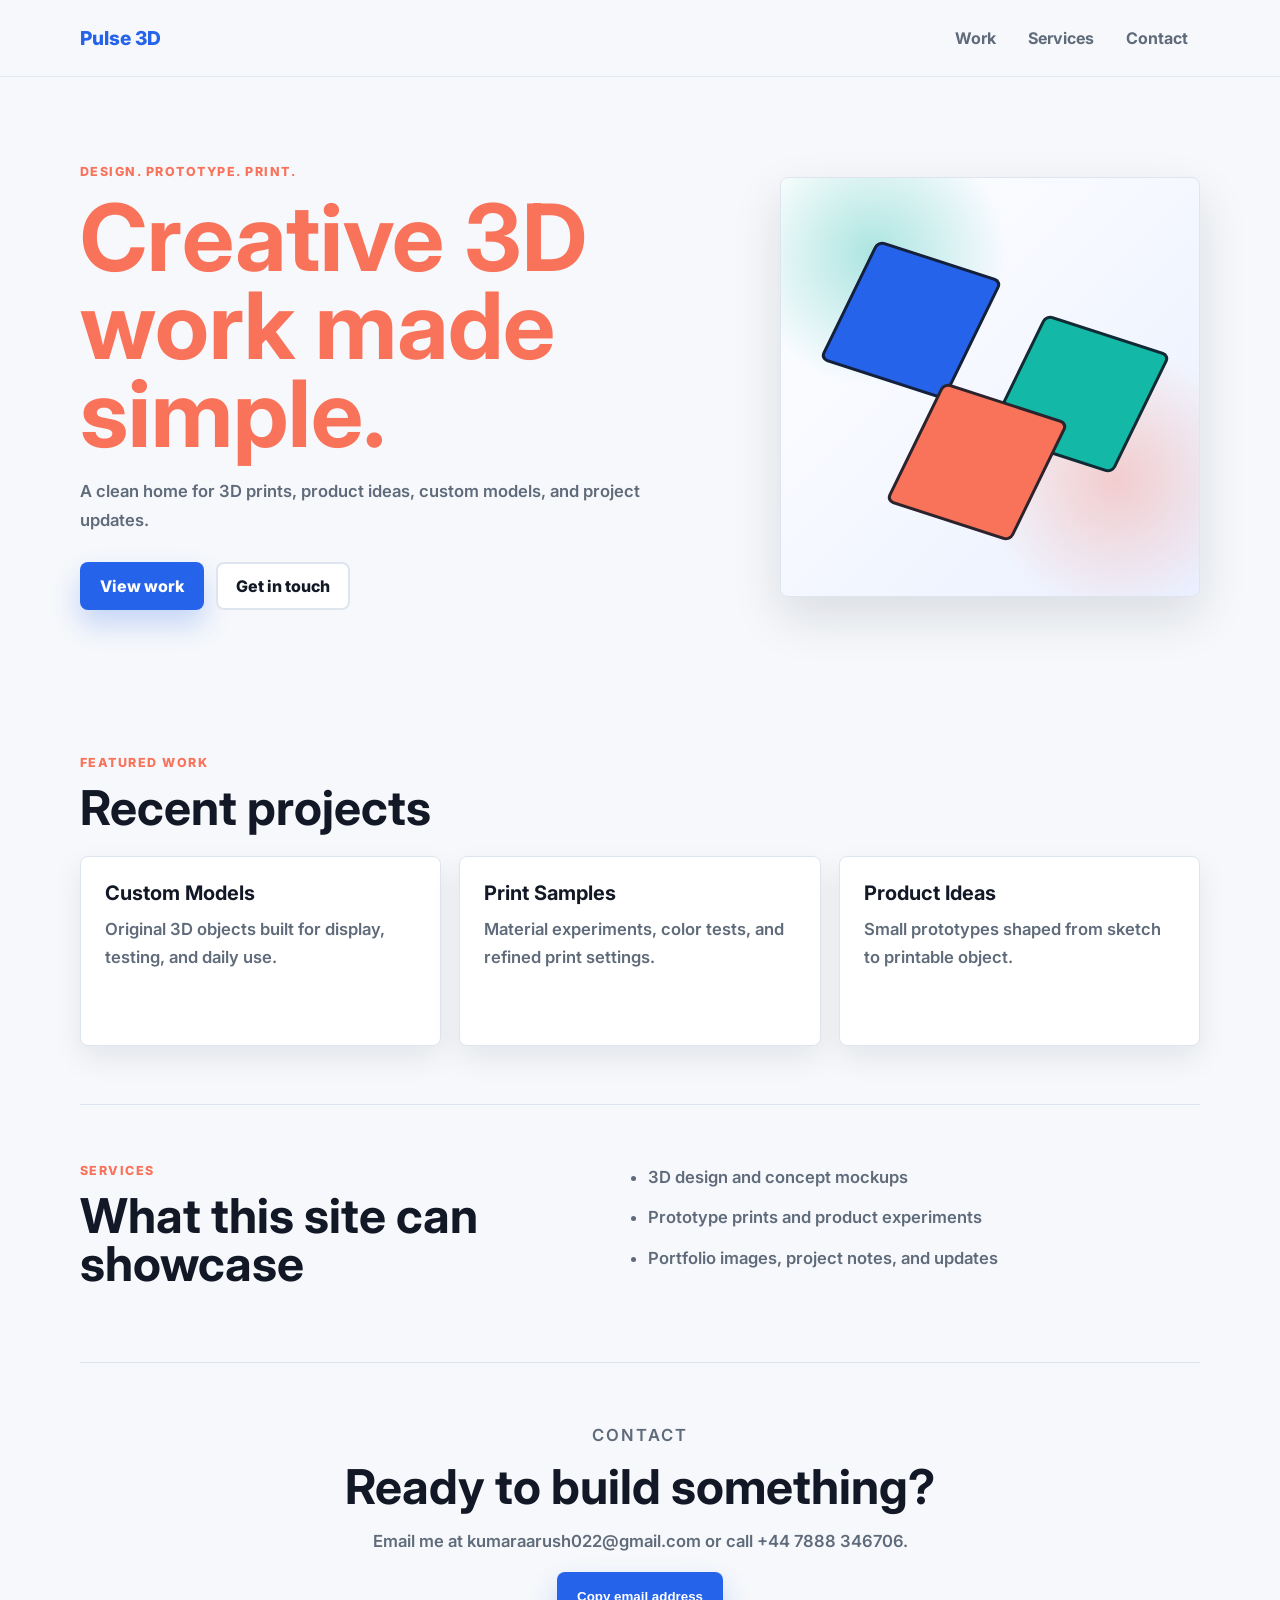
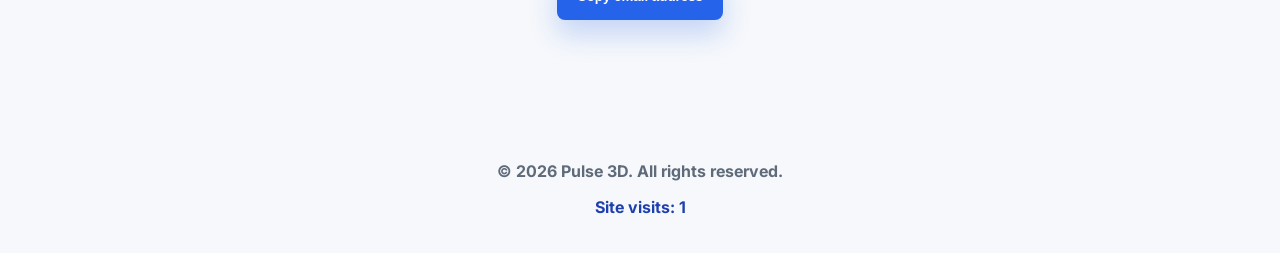
==== index.html @ fea4e86a "change" ====
<!DOCTYPE html>
<html lang="en">
<head>
  <meta charset="UTF-8" />
  <meta name="viewport" content="width=device-width, initial-scale=1.0" />
  <title>Pulse 3D</title>
  <meta
    name="description"
    content="Pulse 3D is a simple portfolio-style website for 3D design, printing, and creative projects."
  />
  <link rel="preconnect" href="https://fonts.googleapis.com" />
  <link rel="preconnect" href="https://fonts.gstatic.com" crossorigin />
  <link
    href="https://fonts.googleapis.com/css2?family=Inter:wght@500;600;700;800&display=swap"
    rel="stylesheet"
  />
  <link rel="stylesheet" href="style.css" />
  <script defer src="script.js"></script>
</head>
<body>
  <header class="site-header">
    <nav class="nav" aria-label="Main navigation">
      <a class="brand" href="index.html">Pulse 3D</a>
      <div class="nav-links">
        <a href="models.html">Work</a>
        <a href="#services">Services</a>
        <a href="#contact">Contact</a>
      </div>
    </nav>
  </header>

  <main>
    <section id="home" class="hero">
      <div class="hero-content">
        <p class="eyebrow">Design. Prototype. Print.</p>
        <h1>Creative 3D work made simple.</h1>
        <p class="hero-text">
          A clean home for 3D prints, product ideas, custom models, and project
          updates.
        </p>
        <div class="hero-actions">
          <a class="button primary" href="models.html">View work</a>
          <a class="button secondary" href="#contact">Get in touch</a>
        </div>
      </div>
      <div class="hero-visual" aria-hidden="true">
        <div class="cube cube-one"></div>
        <div class="cube cube-two"></div>
        <div class="cube cube-three"></div>
      </div>
    </section>

    <section id="work" class="section">
      <div class="section-heading">
        <p class="eyebrow">Featured work</p>
        <h2>Recent projects</h2>
      </div>
      <div class="card-grid">
        <article class="card">
          <h3>Custom Models</h3>
          <p>Original 3D objects built for display, testing, and daily use.</p>
        </article>
        <article class="card">
          <h3>Print Samples</h3>
          <p>Material experiments, color tests, and refined print settings.</p>
        </article>
        <article class="card">
          <h3>Product Ideas</h3>
          <p>Small prototypes shaped from sketch to printable object.</p>
        </article>
      </div>
    </section>

    <section id="services" class="section split-section">
      <div>
        <p class="eyebrow">Services</p>
        <h2>What this site can showcase</h2>
      </div>
      <ul class="service-list">
        <li>3D design and concept mockups</li>
        <li>Prototype prints and product experiments</li>
        <li>Portfolio images, project notes, and updates</li>
      </ul>
    </section>

    <section id="contact" class="section contact-section">
      <p class="eyebrow">Contact</p>
      <h2>Ready to build something?</h2>
      <p>
        Email me at <a href="mailto:kumaraarush022@gmail.com">kumaraarush022@gmail.com</a>
        or call <a href="tel:+447888346706">+44 7888 346706</a>.
      </p>
      <button id="contact-button" class="button primary" type="button">
        Copy email address
      </button>
      <p id="copy-status" class="copy-status" aria-live="polite"></p>
    </section>
  </main>

  <footer class="footer">
    <p>&copy; <span id="year"></span> Pulse 3D. All rights reserved.</p>
    <p class="visitor-count">Site visits: <span id="visit-count">0</span></p>
  </footer>
</body>
</html>
---- style.css ----
:root {
  --bg: #f6f8fb;
  --surface: #ffffff;
  --ink: #121826;
  --muted: #5f6b7a;
  --line: #dfe5ee;
  --blue: #2563eb;
  --blue-dark: #1e40af;
  --coral: #f9735b;
  --mint: #14b8a6;
  --shadow: 0 20px 50px rgba(18, 24, 38, 0.12);
}

* {
  box-sizing: border-box;
}

html {
  scroll-behavior: smooth;
}

body {
  margin: 0;
  color: var(--ink);
  font-family: Inter, Arial, sans-serif;
  background: var(--bg);
}

a {
  color: inherit;
  text-decoration: none;
}

.site-header {
  position: sticky;
  top: 0;
  z-index: 10;
  border-bottom: 1px solid rgba(223, 229, 238, 0.85);
  background: rgba(246, 248, 251, 0.88);
  backdrop-filter: blur(14px);
}

.nav {
  display: flex;
  align-items: center;
  justify-content: space-between;
  width: min(1120px, calc(100% - 32px));
  margin: 0 auto;
  padding: 18px 0;
}

.brand {
  color: var(--blue);
  font-size: 1.2rem;
  font-weight: 800;
}

.nav-links {
  display: flex;
  gap: 8px;
}

.nav-links a {
  padding: 10px 12px;
  border-radius: 8px;
  color: var(--muted);
  font-weight: 700;
}

.nav-links a:hover {
  background: #eaf0ff;
  color: var(--blue-dark);
}

.hero,
.page-hero,
.section,
.footer {
  width: min(1120px, calc(100% - 32px));
  margin: 0 auto;
}

.hero {
  display: grid;
  grid-template-columns: minmax(0, 1fr) minmax(280px, 420px);
  gap: 42px;
  align-items: center;
  min-height: 620px;
  padding: 72px 0;
}

.eyebrow {
  margin: 0 0 14px;
  color: var(--coral);
  font-size: 0.78rem;
  font-weight: 800;
  letter-spacing: 0.12em;
  text-transform: uppercase;
}

h1,
h2,
h3,
p {
  margin-top: 0;
}

h1 {
  max-width: 760px;
  margin-bottom: 20px;
  color: var(--coral);
  font-size: clamp(3rem, 8vw, 5.8rem);
  line-height: 0.95;
  letter-spacing: 0;
}

h2 {
  margin-bottom: 16px;
  font-size: clamp(2rem, 5vw, 3rem);
  line-height: 1;
}

h3 {
  margin-bottom: 10px;
  font-size: 1.25rem;
}

.hero-text,
.card p,
.contact-section p,
.service-list {
  color: var(--muted);
  font-size: 1.04rem;
  font-weight: 600;
  line-height: 1.7;
}

.hero-text {
  max-width: 620px;
}

.hero-actions {
  display: flex;
  flex-wrap: wrap;
  gap: 12px;
  margin-top: 28px;
}

.button {
  display: inline-flex;
  align-items: center;
  justify-content: center;
  min-height: 48px;
  padding: 0 18px;
  border: 2px solid transparent;
  border-radius: 8px;
  font-weight: 800;
  cursor: pointer;
}

.button.primary {
  background: var(--blue);
  color: #ffffff;
  box-shadow: 0 14px 28px rgba(37, 99, 235, 0.24);
}

.button.secondary {
  border-color: var(--line);
  background: var(--surface);
  color: var(--ink);
}

.hero-visual {
  position: relative;
  min-height: 420px;
  border: 1px solid var(--line);
  border-radius: 8px;
  overflow: hidden;
  background:
    radial-gradient(circle at 22% 18%, rgba(20, 184, 166, 0.34), transparent 28%),
    radial-gradient(circle at 80% 72%, rgba(249, 115, 91, 0.3), transparent 30%),
    linear-gradient(135deg, #ffffff, #eaf0ff);
  box-shadow: var(--shadow);
}

.cube {
  position: absolute;
  width: 132px;
  aspect-ratio: 1;
  border: 3px solid rgba(18, 24, 38, 0.88);
  border-radius: 8px;
  transform: rotate(18deg) skew(-8deg);
}

.cube-one {
  top: 76px;
  left: 64px;
  background: var(--blue);
}

.cube-two {
  right: 54px;
  top: 150px;
  background: var(--mint);
}

.cube-three {
  left: 130px;
  bottom: 68px;
  background: var(--coral);
}

.section {
  padding: 58px 0;
}

.page-hero {
  padding: 76px 0 24px;
}

.page-hero h1 {
  max-width: 900px;
}

.section-heading {
  max-width: 720px;
  margin-bottom: 24px;
}

.card-grid {
  display: grid;
  grid-template-columns: repeat(3, minmax(0, 1fr));
  gap: 18px;
}

.card {
  min-height: 190px;
  padding: 24px;
  border: 1px solid var(--line);
  border-radius: 8px;
  background: var(--surface);
  box-shadow: 0 12px 30px rgba(18, 24, 38, 0.08);
}

.split-section {
  display: grid;
  grid-template-columns: minmax(0, 0.9fr) minmax(280px, 1fr);
  gap: 34px;
  align-items: start;
  border-top: 1px solid var(--line);
  border-bottom: 1px solid var(--line);
}

.service-list {
  display: grid;
  gap: 12px;
  margin: 0;
  padding-left: 20px;
}

.contact-section {
  text-align: center;
}

.contact-section p {
  max-width: 560px;
  margin-right: auto;
  margin-left: auto;
}

.copy-status {
  min-height: 28px;
  margin-top: 14px;
  color: var(--blue-dark);
  font-weight: 800;
}

.footer {
  padding: 24px 0 36px;
  color: var(--muted);
  font-weight: 700;
  text-align: center;
}

.visitor-count {
  margin-bottom: 0;
  color: var(--blue-dark);
}

.upload-section {
  padding-top: 34px;
}

.upload-panel {
  display: grid;
  grid-template-columns: minmax(0, 0.7fr) minmax(320px, 1fr);
  gap: 28px;
  align-items: start;
  padding: 28px;
  border: 1px solid var(--line);
  border-radius: 8px;
  background: var(--surface);
  box-shadow: 0 12px 30px rgba(18, 24, 38, 0.08);
}

.upload-form {
  display: grid;
  gap: 16px;
}

.upload-form label {
  display: grid;
  gap: 8px;
  color: var(--ink);
  font-size: 0.92rem;
  font-weight: 800;
}

.upload-form input {
  width: 100%;
  min-height: 48px;
  padding: 0 14px;
  border: 1px solid var(--line);
  border-radius: 8px;
  color: var(--ink);
  font: inherit;
  background: #ffffff;
}

.upload-form input[type="file"] {
  padding: 12px;
}

.listing-grid {
  display: grid;
  grid-template-columns: repeat(3, minmax(0, 1fr));
  gap: 18px;
}

.listing-card {
  min-height: 160px;
  padding: 22px;
  border: 1px solid var(--line);
  border-radius: 8px;
  background: var(--surface);
  box-shadow: 0 12px 30px rgba(18, 24, 38, 0.08);
}

.listing-card p {
  margin-bottom: 8px;
  color: var(--muted);
  font-weight: 700;
}

.empty-list {
  grid-column: 1 / -1;
  margin: 0;
  color: var(--muted);
  font-size: 1.04rem;
  font-weight: 700;
}

@media (max-width: 760px) {
  .nav {
    align-items: flex-start;
    flex-direction: column;
  }

  .hero,
  .split-section {
    grid-template-columns: 1fr;
  }

  .hero {
    min-height: auto;
    padding: 48px 0;
  }

  .hero-visual {
    min-height: 320px;
  }

  .card-grid {
    grid-template-columns: 1fr;
  }

  .upload-panel,
  .listing-grid {
    grid-template-columns: 1fr;
  }
}
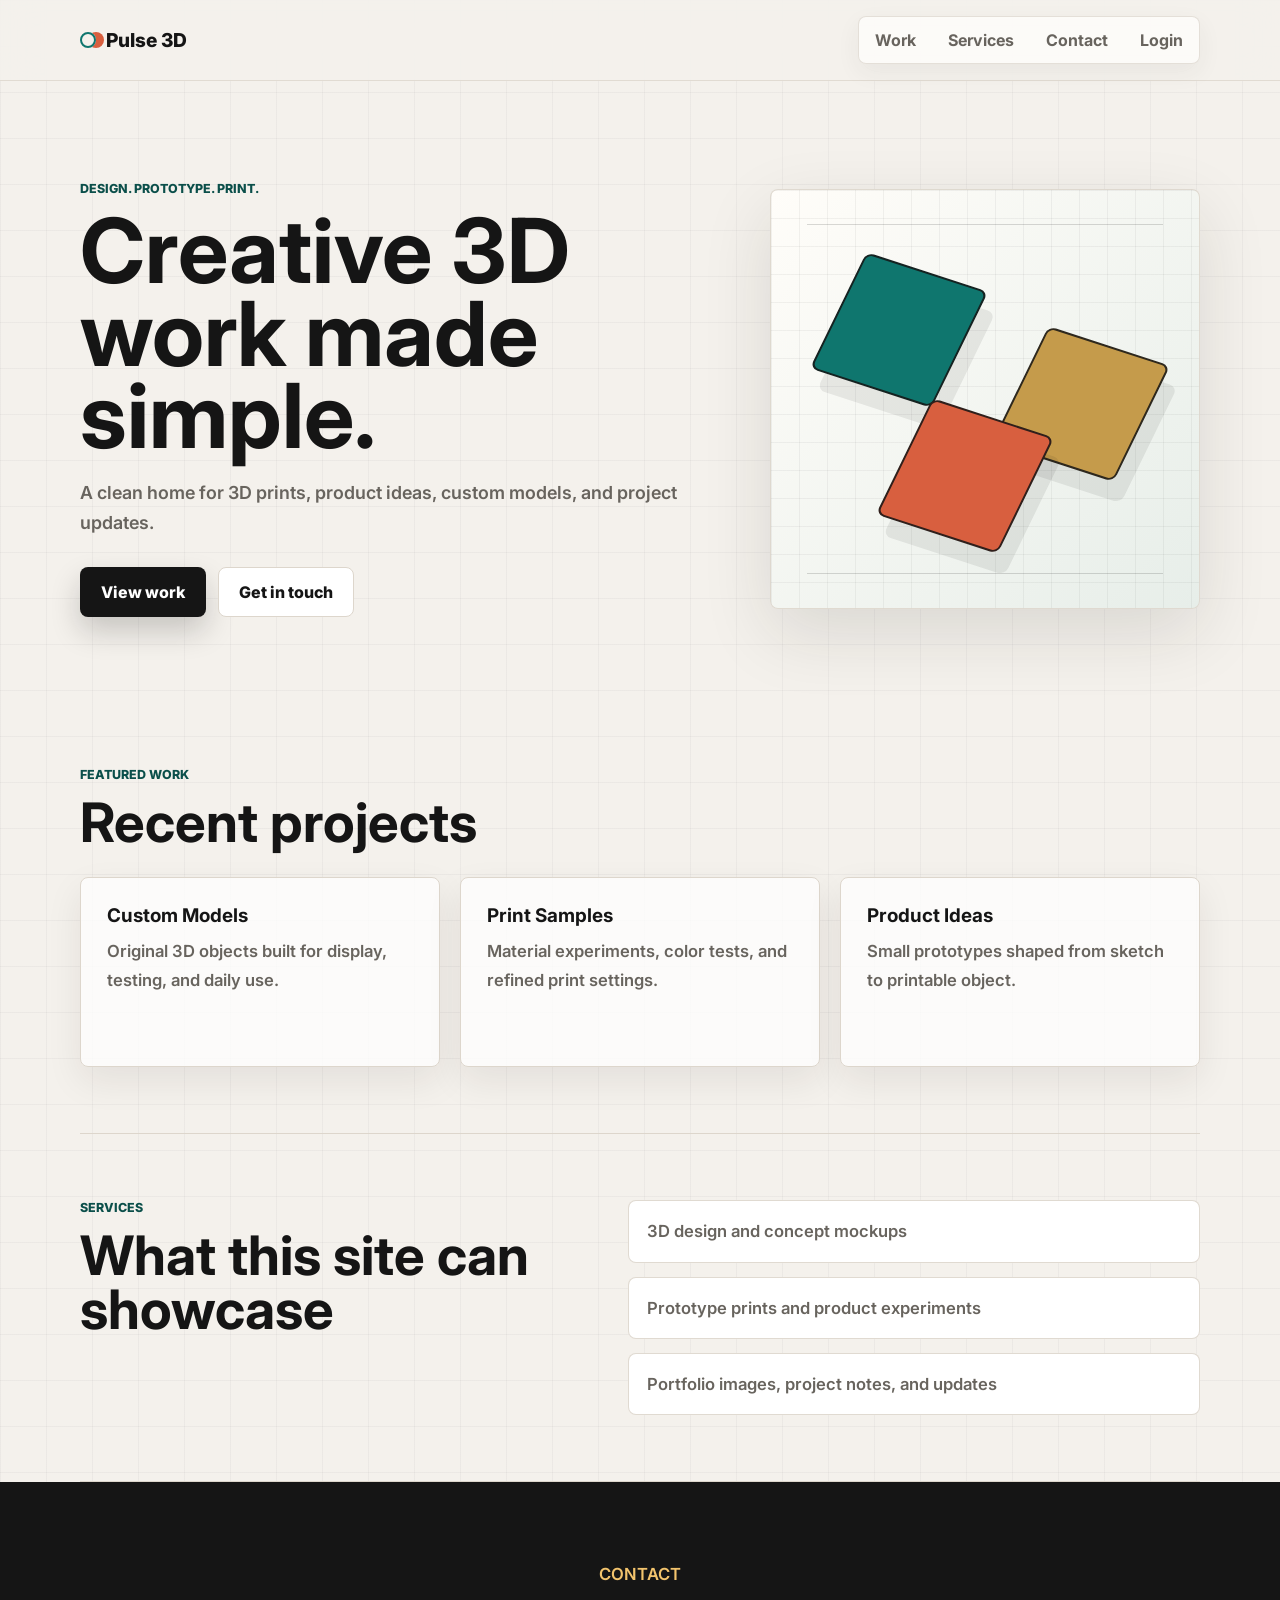
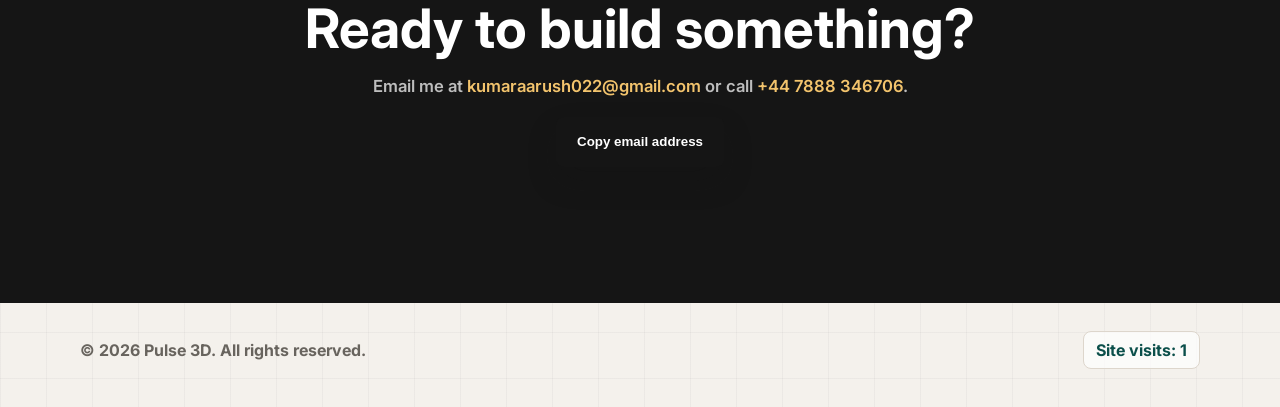
==== commit 2da33e04: "change" ====
--- a/index.html
+++ b/index.html
@@ -25,6 +25,7 @@
         <a href="models.html">Work</a>
         <a href="#services">Services</a>
         <a href="#contact">Contact</a>
+        <a href="login.html">Login</a>
       </div>
     </nav>
   </header>
--- a/style.css
+++ b/style.css
@@ -1,14 +1,17 @@
 :root {
-  --bg: #f6f8fb;
+  --bg: #f4f1ec;
   --surface: #ffffff;
-  --ink: #121826;
-  --muted: #5f6b7a;
-  --line: #dfe5ee;
-  --blue: #2563eb;
-  --blue-dark: #1e40af;
-  --coral: #f9735b;
-  --mint: #14b8a6;
-  --shadow: 0 20px 50px rgba(18, 24, 38, 0.12);
+  --surface-soft: #faf8f4;
+  --ink: #151515;
+  --muted: #68645e;
+  --line: #ddd6cc;
+  --blue: #0f766e;
+  --blue-dark: #0b4f4a;
+  --coral: #d85f3f;
+  --mint: #82b39a;
+  --gold: #c59b4b;
+  --shadow: 0 24px 70px rgba(35, 31, 27, 0.12);
+  --shadow-soft: 0 14px 36px rgba(35, 31, 27, 0.08);
 }
 
 * {
@@ -23,7 +26,11 @@
   margin: 0;
   color: var(--ink);
   font-family: Inter, Arial, sans-serif;
-  background: var(--bg);
+  background:
+    linear-gradient(rgba(21, 21, 21, 0.035) 1px, transparent 1px),
+    linear-gradient(90deg, rgba(21, 21, 21, 0.035) 1px, transparent 1px),
+    var(--bg);
+  background-size: 46px 46px;
 }
 
 a {
@@ -35,9 +42,9 @@
   position: sticky;
   top: 0;
   z-index: 10;
-  border-bottom: 1px solid rgba(223, 229, 238, 0.85);
-  background: rgba(246, 248, 251, 0.88);
-  backdrop-filter: blur(14px);
+  border-bottom: 1px solid rgba(221, 214, 204, 0.8);
+  background: rgba(244, 241, 236, 0.84);
+  backdrop-filter: blur(18px);
 }
 
 .nav {
@@ -46,30 +53,52 @@
   justify-content: space-between;
   width: min(1120px, calc(100% - 32px));
   margin: 0 auto;
-  padding: 18px 0;
+  padding: 16px 0;
 }
 
 .brand {
-  color: var(--blue);
+  display: inline-flex;
+  align-items: center;
+  gap: 10px;
+  color: var(--ink);
   font-size: 1.2rem;
   font-weight: 800;
+}
+
+.brand::before {
+  width: 12px;
+  height: 12px;
+  border: 2px solid var(--blue);
+  border-radius: 50%;
+  content: "";
+  box-shadow: 8px 0 0 var(--coral);
 }
 
 .nav-links {
   display: flex;
   gap: 8px;
+  padding: 4px;
+  border: 1px solid rgba(221, 214, 204, 0.75);
+  border-radius: 8px;
+  background: rgba(255, 255, 255, 0.62);
+  box-shadow: 0 8px 24px rgba(35, 31, 27, 0.06);
 }
 
 .nav-links a {
-  padding: 10px 12px;
-  border-radius: 8px;
+  padding: 9px 12px;
+  border-radius: 6px;
   color: var(--muted);
   font-weight: 700;
+  transition:
+    background 180ms ease,
+    color 180ms ease,
+    transform 180ms ease;
 }
 
 .nav-links a:hover {
-  background: #eaf0ff;
+  background: var(--surface);
   color: var(--blue-dark);
+  transform: translateY(-1px);
 }
 
 .hero,
@@ -82,19 +111,19 @@
 
 .hero {
   display: grid;
-  grid-template-columns: minmax(0, 1fr) minmax(280px, 420px);
-  gap: 42px;
+  grid-template-columns: minmax(0, 1fr) minmax(280px, 430px);
+  gap: 56px;
   align-items: center;
   min-height: 620px;
-  padding: 72px 0;
+  padding: 86px 0 70px;
 }
 
 .eyebrow {
   margin: 0 0 14px;
-  color: var(--coral);
+  color: var(--blue-dark);
   font-size: 0.78rem;
   font-weight: 800;
-  letter-spacing: 0.12em;
+  letter-spacing: 0;
   text-transform: uppercase;
 }
 
@@ -108,21 +137,23 @@
 h1 {
   max-width: 760px;
   margin-bottom: 20px;
-  color: var(--coral);
-  font-size: clamp(3rem, 8vw, 5.8rem);
-  line-height: 0.95;
+  color: var(--ink);
+  font-size: clamp(3.1rem, 7vw, 6.4rem);
+  line-height: 0.92;
   letter-spacing: 0;
 }
 
 h2 {
   margin-bottom: 16px;
-  font-size: clamp(2rem, 5vw, 3rem);
-  line-height: 1;
+  font-size: clamp(2rem, 4.8vw, 3.4rem);
+  line-height: 0.98;
+  letter-spacing: 0;
 }
 
 h3 {
   margin-bottom: 10px;
-  font-size: 1.25rem;
+  font-size: 1.18rem;
+  letter-spacing: 0;
 }
 
 .hero-text,
@@ -137,6 +168,7 @@
 
 .hero-text {
   max-width: 620px;
+  font-size: 1.12rem;
 }
 
 .hero-actions {
@@ -150,18 +182,22 @@
   display: inline-flex;
   align-items: center;
   justify-content: center;
-  min-height: 48px;
-  padding: 0 18px;
-  border: 2px solid transparent;
+  min-height: 50px;
+  padding: 0 20px;
+  border: 1px solid transparent;
   border-radius: 8px;
   font-weight: 800;
   cursor: pointer;
+  transition:
+    box-shadow 180ms ease,
+    transform 180ms ease,
+    background 180ms ease;
 }
 
 .button.primary {
-  background: var(--blue);
+  background: var(--ink);
   color: #ffffff;
-  box-shadow: 0 14px 28px rgba(37, 99, 235, 0.24);
+  box-shadow: 0 14px 30px rgba(21, 21, 21, 0.2);
 }
 
 .button.secondary {
@@ -170,26 +206,65 @@
   color: var(--ink);
 }
 
+.button.text-button {
+  min-height: 44px;
+  padding: 0;
+  background: transparent;
+  color: var(--muted);
+}
+
+.button:hover {
+  transform: translateY(-2px);
+}
+
+.button.primary:hover {
+  background: var(--blue-dark);
+}
+
+.button.secondary:hover {
+  box-shadow: var(--shadow-soft);
+}
+
 .hero-visual {
   position: relative;
   min-height: 420px;
-  border: 1px solid var(--line);
+  border: 1px solid rgba(221, 214, 204, 0.9);
   border-radius: 8px;
   overflow: hidden;
   background:
-    radial-gradient(circle at 22% 18%, rgba(20, 184, 166, 0.34), transparent 28%),
-    radial-gradient(circle at 80% 72%, rgba(249, 115, 91, 0.3), transparent 30%),
-    linear-gradient(135deg, #ffffff, #eaf0ff);
+    linear-gradient(rgba(21, 21, 21, 0.05) 1px, transparent 1px),
+    linear-gradient(90deg, rgba(21, 21, 21, 0.05) 1px, transparent 1px),
+    linear-gradient(135deg, #fffdf9, #e7eee9);
+  background-size: 28px 28px, 28px 28px, auto;
   box-shadow: var(--shadow);
+}
+
+.hero-visual::before,
+.hero-visual::after {
+  position: absolute;
+  right: 36px;
+  left: 36px;
+  height: 1px;
+  background: rgba(21, 21, 21, 0.16);
+  content: "";
+}
+
+.hero-visual::before {
+  top: 34px;
+}
+
+.hero-visual::after {
+  bottom: 34px;
 }
 
 .cube {
   position: absolute;
-  width: 132px;
+  width: 128px;
   aspect-ratio: 1;
-  border: 3px solid rgba(18, 24, 38, 0.88);
+  border: 2px solid rgba(21, 21, 21, 0.86);
   border-radius: 8px;
   transform: rotate(18deg) skew(-8deg);
+  box-shadow: 16px 18px 0 rgba(21, 21, 21, 0.08);
 }
 
 .cube-one {
@@ -201,7 +276,7 @@
 .cube-two {
   right: 54px;
   top: 150px;
-  background: var(--mint);
+  background: var(--gold);
 }
 
 .cube-three {
@@ -211,11 +286,11 @@
 }
 
 .section {
-  padding: 58px 0;
+  padding: 66px 0;
 }
 
 .page-hero {
-  padding: 76px 0 24px;
+  padding: 90px 0 30px;
 }
 
 .page-hero h1 {
@@ -224,22 +299,33 @@
 
 .section-heading {
   max-width: 720px;
-  margin-bottom: 24px;
+  margin-bottom: 28px;
 }
 
 .card-grid {
   display: grid;
   grid-template-columns: repeat(3, minmax(0, 1fr));
-  gap: 18px;
+  gap: 20px;
 }
 
 .card {
   min-height: 190px;
-  padding: 24px;
-  border: 1px solid var(--line);
-  border-radius: 8px;
-  background: var(--surface);
-  box-shadow: 0 12px 30px rgba(18, 24, 38, 0.08);
+  padding: 26px;
+  border: 1px solid var(--line);
+  border-radius: 8px;
+  background: rgba(255, 255, 255, 0.76);
+  box-shadow: var(--shadow-soft);
+  transition:
+    border-color 180ms ease,
+    transform 180ms ease,
+    box-shadow 180ms ease;
+}
+
+.card:hover,
+.listing-card:hover {
+  border-color: rgba(15, 118, 110, 0.42);
+  box-shadow: var(--shadow);
+  transform: translateY(-3px);
 }
 
 .split-section {
@@ -253,12 +339,24 @@
 
 .service-list {
   display: grid;
-  gap: 12px;
+  gap: 14px;
   margin: 0;
-  padding-left: 20px;
+  padding: 0;
+  list-style: none;
+}
+
+.service-list li {
+  padding: 16px 18px;
+  border: 1px solid rgba(221, 214, 204, 0.9);
+  border-radius: 8px;
+  background: var(--surface);
 }
 
 .contact-section {
+  width: 100%;
+  padding: 78px max(16px, calc((100vw - 1120px) / 2));
+  background: var(--ink);
+  color: #ffffff;
   text-align: center;
 }
 
@@ -266,6 +364,12 @@
   max-width: 560px;
   margin-right: auto;
   margin-left: auto;
+  color: rgba(255, 255, 255, 0.72);
+}
+
+.contact-section .eyebrow,
+.contact-section a {
+  color: #f3c46d;
 }
 
 .copy-status {
@@ -275,32 +379,166 @@
   font-weight: 800;
 }
 
+.contact-section .copy-status {
+  color: #f3c46d;
+}
+
 .footer {
-  padding: 24px 0 36px;
+  display: flex;
+  align-items: center;
+  justify-content: space-between;
+  gap: 16px;
+  padding: 28px 0 38px;
   color: var(--muted);
   font-weight: 700;
-  text-align: center;
+}
+
+.footer p {
+  margin-bottom: 0;
 }
 
 .visitor-count {
+  padding: 8px 12px;
+  border: 1px solid var(--line);
+  border-radius: 8px;
+  background: rgba(255, 255, 255, 0.7);
+  color: var(--blue-dark);
+}
+
+.upload-section {
+  padding-top: 36px;
+}
+
+.admin-panel {
+  display: grid;
+  grid-template-columns: minmax(0, 0.9fr) minmax(280px, 1fr);
+  gap: 26px;
+  align-items: start;
+  margin-bottom: 20px;
+  padding: 26px;
+  border: 1px solid rgba(221, 214, 204, 0.9);
+  border-radius: 8px;
+  background: rgba(255, 255, 255, 0.66);
+  box-shadow: var(--shadow-soft);
+}
+
+.admin-note {
   margin-bottom: 0;
-  color: var(--blue-dark);
-}
-
-.upload-section {
-  padding-top: 34px;
+  color: var(--muted);
+  font-weight: 700;
+  line-height: 1.6;
+}
+
+.admin-form {
+  display: grid;
+  grid-template-columns: minmax(0, 1fr) auto auto;
+  gap: 12px;
+  align-items: end;
+}
+
+.admin-form label,
+.search-control {
+  display: grid;
+  gap: 8px;
+  color: var(--ink);
+  font-size: 0.82rem;
+  font-weight: 800;
+  text-transform: uppercase;
+}
+
+.admin-form .copy-status {
+  grid-column: 1 / -1;
+  margin: 0;
+}
+
+.admin-form input,
+.search-control input {
+  width: 100%;
+  min-height: 50px;
+  padding: 0 14px;
+  border: 1px solid var(--line);
+  border-radius: 8px;
+  color: var(--ink);
+  font: inherit;
+  background: #ffffff;
+  outline: none;
+  transition:
+    border-color 180ms ease,
+    box-shadow 180ms ease;
+}
+
+.admin-form input:focus,
+.search-control input:focus {
+  border-color: var(--blue);
+  box-shadow: 0 0 0 4px rgba(15, 118, 110, 0.12);
+}
+
+.admin-session {
+  display: flex;
+  align-items: center;
+  flex-wrap: wrap;
+  gap: 12px;
+}
+
+.admin-session .copy-status {
+  width: 100%;
+  margin: 0;
+}
+
+.auth-grid {
+  display: grid;
+  grid-template-columns: repeat(2, minmax(0, 1fr));
+  gap: 22px;
+  align-items: start;
+}
+
+.auth-card {
+  display: grid;
+  gap: 16px;
+  padding: 28px;
+  border: 1px solid var(--line);
+  border-radius: 8px;
+  background: rgba(255, 255, 255, 0.78);
+  box-shadow: var(--shadow);
+}
+
+.auth-card label {
+  display: grid;
+  gap: 8px;
+  color: var(--ink);
+  font-size: 0.82rem;
+  font-weight: 800;
+  text-transform: uppercase;
+}
+
+.auth-card input {
+  width: 100%;
+  min-height: 52px;
+  padding: 0 14px;
+  border: 1px solid var(--line);
+  border-radius: 8px;
+  color: var(--ink);
+  font: inherit;
+  background: #ffffff;
+  outline: none;
 }
 
 .upload-panel {
   display: grid;
   grid-template-columns: minmax(0, 0.7fr) minmax(320px, 1fr);
-  gap: 28px;
+  gap: 34px;
   align-items: start;
-  padding: 28px;
-  border: 1px solid var(--line);
-  border-radius: 8px;
-  background: var(--surface);
-  box-shadow: 0 12px 30px rgba(18, 24, 38, 0.08);
+  padding: 30px;
+  border: 1px solid var(--line);
+  border-radius: 8px;
+  background:
+    linear-gradient(135deg, rgba(255, 255, 255, 0.92), rgba(250, 248, 244, 0.88)),
+    var(--surface);
+  box-shadow: var(--shadow);
+}
+
+.upload-panel[hidden] {
+  display: none;
 }
 
 .upload-form {
@@ -312,19 +550,30 @@
   display: grid;
   gap: 8px;
   color: var(--ink);
-  font-size: 0.92rem;
-  font-weight: 800;
+  font-size: 0.88rem;
+  font-weight: 800;
+  text-transform: uppercase;
 }
 
 .upload-form input {
   width: 100%;
-  min-height: 48px;
+  min-height: 52px;
   padding: 0 14px;
   border: 1px solid var(--line);
   border-radius: 8px;
   color: var(--ink);
   font: inherit;
   background: #ffffff;
+  box-shadow: inset 0 1px 0 rgba(21, 21, 21, 0.02);
+  outline: none;
+  transition:
+    border-color 180ms ease,
+    box-shadow 180ms ease;
+}
+
+.upload-form input:focus {
+  border-color: var(--blue);
+  box-shadow: 0 0 0 4px rgba(15, 118, 110, 0.12);
 }
 
 .upload-form input[type="file"] {
@@ -334,16 +583,35 @@
 .listing-grid {
   display: grid;
   grid-template-columns: repeat(3, minmax(0, 1fr));
-  gap: 18px;
+  gap: 20px;
+}
+
+.shop-heading {
+  display: grid;
+  grid-template-columns: minmax(0, 1fr) minmax(260px, 380px);
+  gap: 24px;
+  align-items: end;
+  margin-bottom: 28px;
+}
+
+.shop-heading .section-heading {
+  margin-bottom: 0;
 }
 
 .listing-card {
+  display: flex;
+  flex-direction: column;
+  gap: 4px;
   min-height: 160px;
-  padding: 22px;
-  border: 1px solid var(--line);
-  border-radius: 8px;
-  background: var(--surface);
-  box-shadow: 0 12px 30px rgba(18, 24, 38, 0.08);
+  padding: 24px;
+  border: 1px solid var(--line);
+  border-radius: 8px;
+  background: rgba(255, 255, 255, 0.78);
+  box-shadow: var(--shadow-soft);
+  transition:
+    border-color 180ms ease,
+    transform 180ms ease,
+    box-shadow 180ms ease;
 }
 
 .listing-card p {
@@ -352,9 +620,25 @@
   font-weight: 700;
 }
 
+.listing-number {
+  color: var(--blue-dark);
+  font-size: 0.78rem;
+  font-weight: 800;
+  text-transform: uppercase;
+}
+
+.buy-button {
+  width: 100%;
+  margin-top: auto;
+}
+
 .empty-list {
   grid-column: 1 / -1;
   margin: 0;
+  padding: 22px;
+  border: 1px dashed var(--line);
+  border-radius: 8px;
+  background: rgba(255, 255, 255, 0.62);
   color: var(--muted);
   font-size: 1.04rem;
   font-weight: 700;
@@ -364,6 +648,12 @@
   .nav {
     align-items: flex-start;
     flex-direction: column;
+    gap: 14px;
+  }
+
+  .nav-links {
+    width: 100%;
+    justify-content: space-between;
   }
 
   .hero,
@@ -373,7 +663,7 @@
 
   .hero {
     min-height: auto;
-    padding: 48px 0;
+    padding: 56px 0;
   }
 
   .hero-visual {
@@ -385,7 +675,22 @@
   }
 
   .upload-panel,
+  .admin-panel,
+  .admin-form,
+  .auth-grid,
+  .shop-heading,
   .listing-grid {
     grid-template-columns: 1fr;
   }
-}
+
+  .contact-section,
+  .admin-panel,
+  .upload-panel {
+    padding: 24px;
+  }
+
+  .footer {
+    align-items: flex-start;
+    flex-direction: column;
+  }
+}
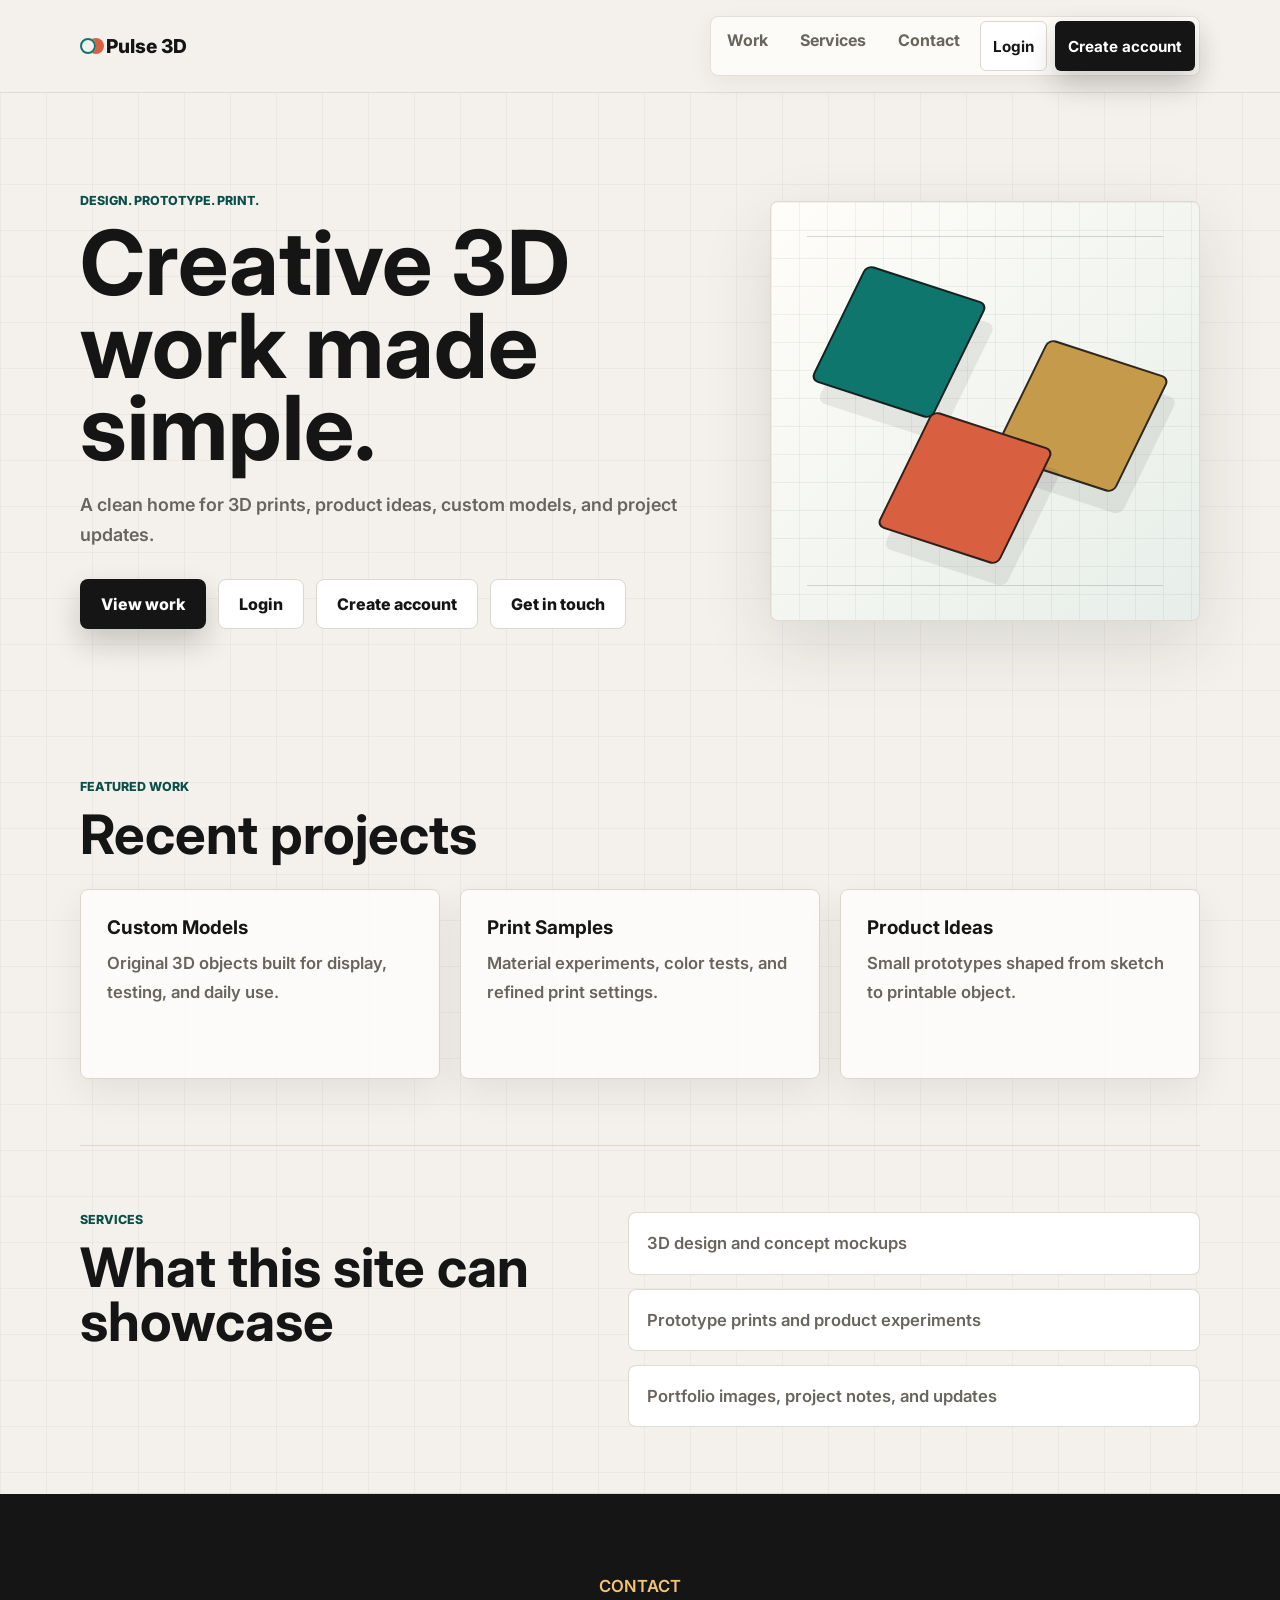
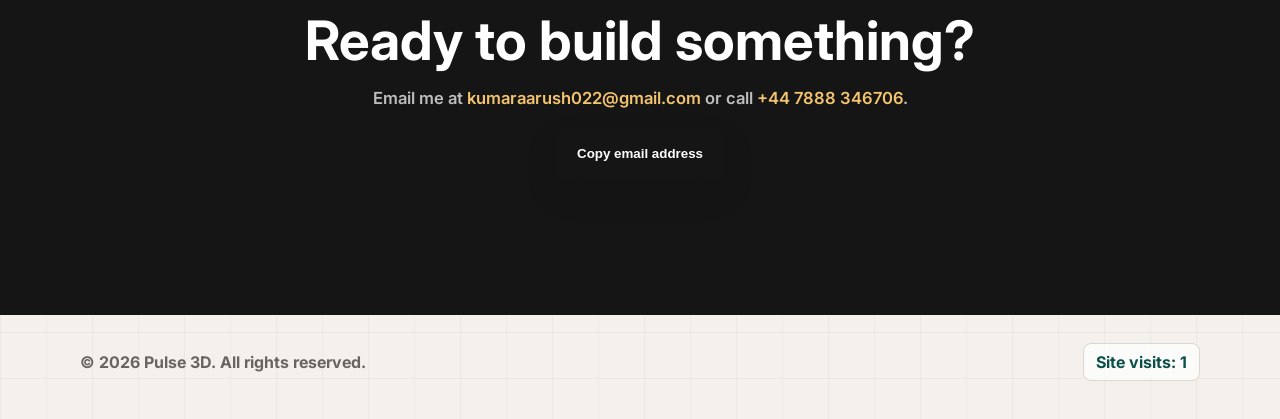
==== commit 57a262d0: "change" ====
--- a/index.html
+++ b/index.html
@@ -25,7 +25,8 @@
         <a href="models.html">Work</a>
         <a href="#services">Services</a>
         <a href="#contact">Contact</a>
-        <a href="login.html">Login</a>
+        <a class="button secondary nav-action" href="login.html">Login</a>
+        <a class="button primary nav-action" href="login.html">Create account</a>
       </div>
     </nav>
   </header>
@@ -41,6 +42,8 @@
         </p>
         <div class="hero-actions">
           <a class="button primary" href="models.html">View work</a>
+          <a class="button secondary" href="login.html">Login</a>
+          <a class="button secondary" href="login.html">Create account</a>
           <a class="button secondary" href="#contact">Get in touch</a>
         </div>
       </div>
--- a/style.css
+++ b/style.css
@@ -101,6 +101,13 @@
   transform: translateY(-1px);
 }
 
+.nav-action {
+  min-height: 42px;
+  padding: 0 14px;
+  border-radius: 6px;
+  font-size: 0.95rem;
+}
+
 .hero,
 .page-hero,
 .section,
@@ -485,21 +492,22 @@
   margin: 0;
 }
 
-.auth-grid {
-  display: grid;
-  grid-template-columns: repeat(2, minmax(0, 1fr));
-  gap: 22px;
-  align-items: start;
-}
-
 .auth-card {
   display: grid;
   gap: 16px;
+  max-width: 560px;
+  margin: 0 auto;
   padding: 28px;
   border: 1px solid var(--line);
   border-radius: 8px;
   background: rgba(255, 255, 255, 0.78);
   box-shadow: var(--shadow);
+}
+
+.auth-actions {
+  display: flex;
+  flex-wrap: wrap;
+  gap: 12px;
 }
 
 .auth-card label {
@@ -677,7 +685,6 @@
   .upload-panel,
   .admin-panel,
   .admin-form,
-  .auth-grid,
   .shop-heading,
   .listing-grid {
     grid-template-columns: 1fr;
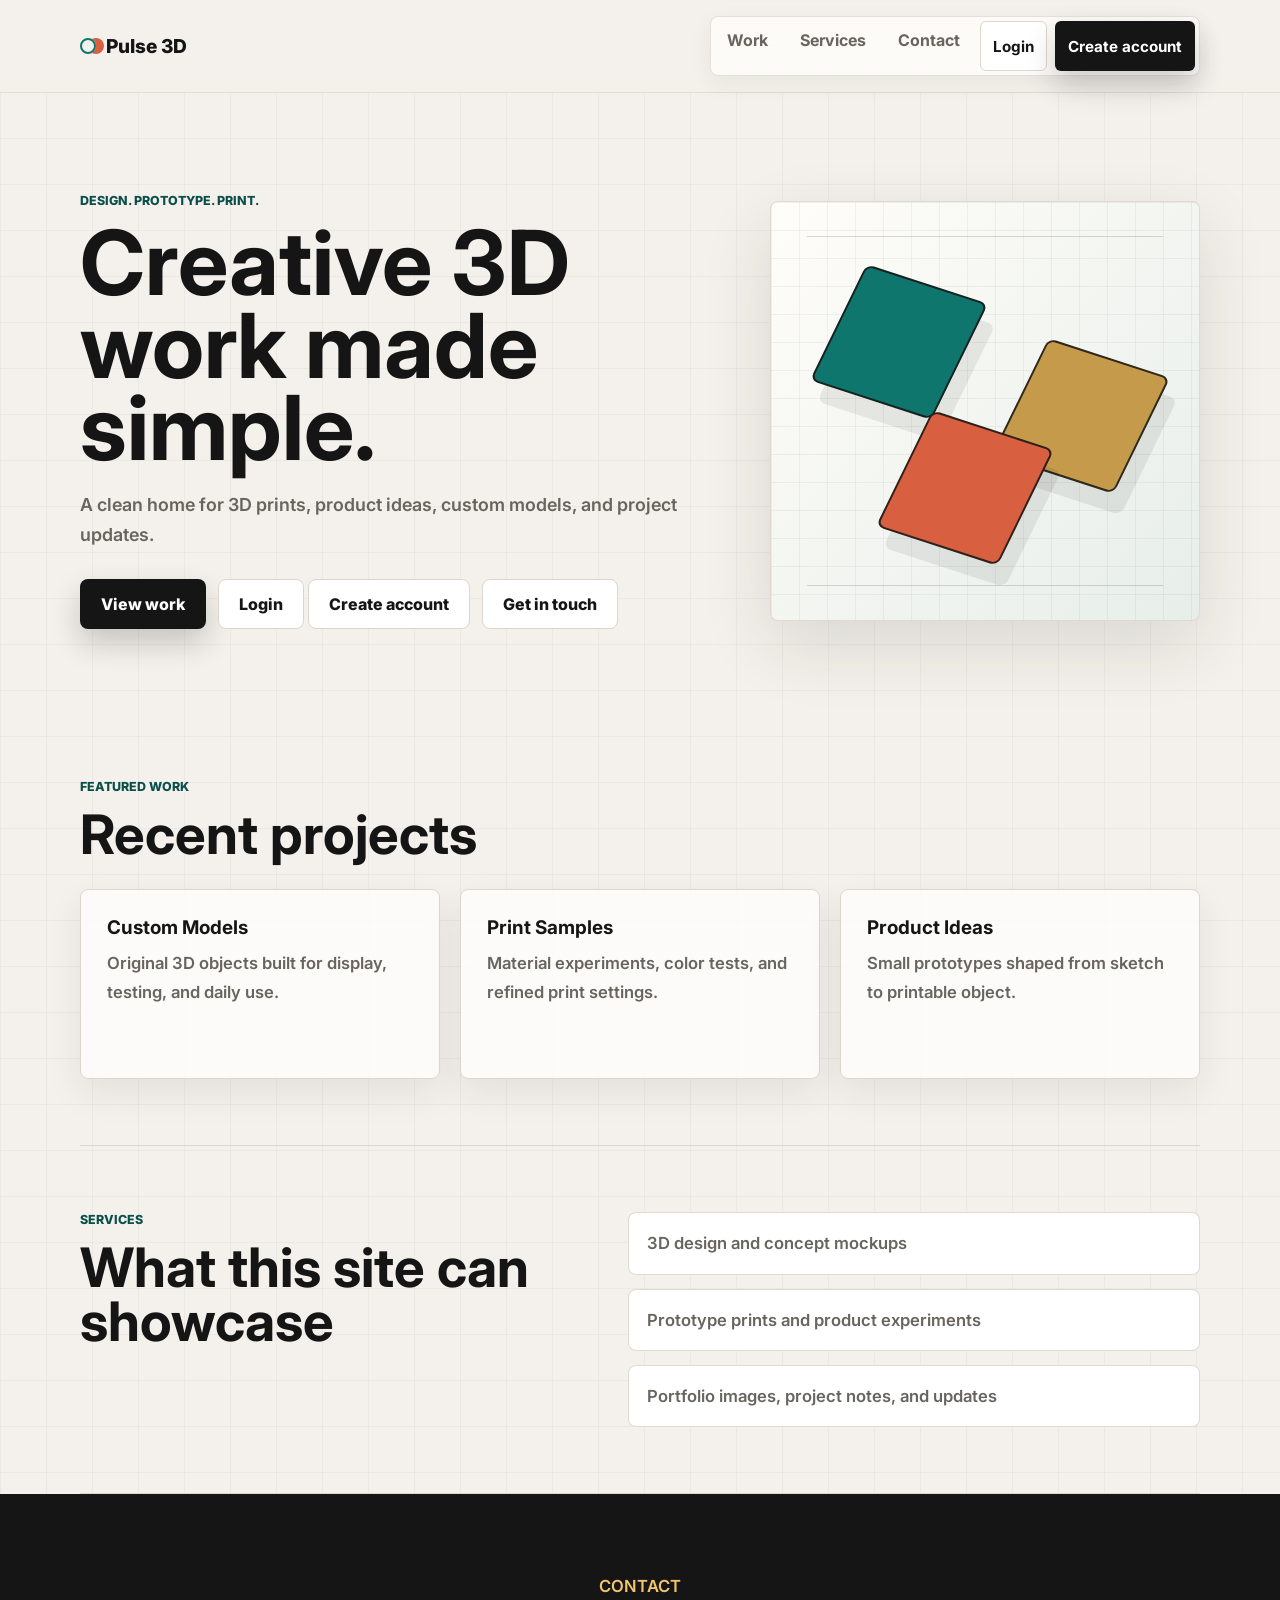
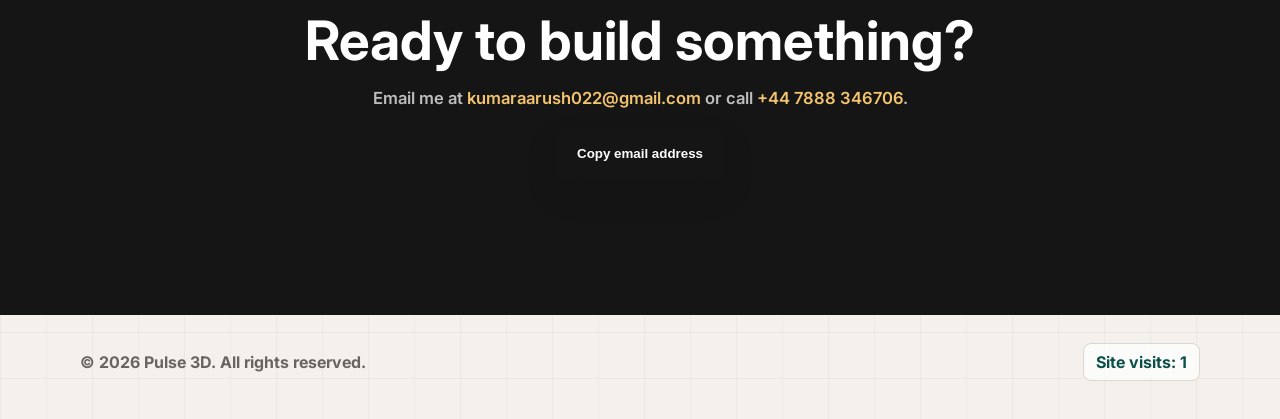
==== commit 5afaa666: "change" ====
--- a/index.html
+++ b/index.html
@@ -25,8 +25,19 @@
         <a href="models.html">Work</a>
         <a href="#services">Services</a>
         <a href="#contact">Contact</a>
-        <a class="button secondary nav-action" href="login.html">Login</a>
-        <a class="button primary nav-action" href="login.html">Create account</a>
+        <div id="auth-nav" class="auth-nav">
+          <a class="button secondary nav-action" href="login.html">Login</a>
+          <a class="button primary nav-action" href="register.html">Create account</a>
+        </div>
+        <div id="profile-menu-wrapper" class="profile-menu-wrapper" hidden>
+          <button id="profile-toggle" class="profile-toggle" type="button" aria-haspopup="true" aria-expanded="false">👤</button>
+          <div id="profile-dropdown" class="profile-dropdown" hidden>
+            <a href="profile.html">Account details</a>
+            <a href="purchases.html">Models purchased</a>
+            <a href="rewards.html">Rewards</a>
+            <button id="signout-button" class="text-button" type="button">Sign out</button>
+          </div>
+        </div>
       </div>
     </nav>
   </header>
@@ -42,8 +53,10 @@
         </p>
         <div class="hero-actions">
           <a class="button primary" href="models.html">View work</a>
-          <a class="button secondary" href="login.html">Login</a>
-          <a class="button secondary" href="login.html">Create account</a>
+          <span id="hero-auth-actions">
+            <a class="button secondary" href="login.html">Login</a>
+            <a class="button secondary" href="register.html">Create account</a>
+          </span>
           <a class="button secondary" href="#contact">Get in touch</a>
         </div>
       </div>
--- a/style.css
+++ b/style.css
@@ -84,7 +84,8 @@
   box-shadow: 0 8px 24px rgba(35, 31, 27, 0.06);
 }
 
-.nav-links a {
+.nav-links a,
+.nav-links button {
   padding: 9px 12px;
   border-radius: 6px;
   color: var(--muted);
@@ -95,10 +96,70 @@
     transform 180ms ease;
 }
 
-.nav-links a:hover {
+.nav-links a:hover,
+.nav-links button:hover {
   background: var(--surface);
   color: var(--blue-dark);
   transform: translateY(-1px);
+}
+
+.auth-nav {
+  display: flex;
+  align-items: center;
+  gap: 8px;
+}
+
+.profile-menu-wrapper {
+  position: relative;
+}
+
+.profile-toggle {
+  display: inline-flex;
+  align-items: center;
+  justify-content: center;
+  width: 44px;
+  height: 44px;
+  border: 1px solid var(--line);
+  border-radius: 50%;
+  background: linear-gradient(135deg, var(--blue), var(--coral));
+  color: #ffffff;
+  font-size: 1.05rem;
+  font-weight: 800;
+  cursor: pointer;
+  box-shadow: 0 10px 24px rgba(15, 118, 110, 0.16);
+}
+
+.profile-dropdown {
+  position: absolute;
+  right: 0;
+  top: calc(100% + 10px);
+  display: grid;
+  gap: 6px;
+  min-width: 230px;
+  padding: 10px;
+  border: 1px solid var(--line);
+  border-radius: 12px;
+  background: rgba(255, 255, 255, 0.98);
+  box-shadow: var(--shadow);
+  backdrop-filter: blur(12px);
+}
+
+.profile-dropdown a,
+.profile-dropdown button {
+  padding: 10px 12px;
+  border: none;
+  border-radius: 8px;
+  background: transparent;
+  color: var(--ink);
+  text-align: left;
+  cursor: pointer;
+  font-weight: 700;
+}
+
+.profile-dropdown a:hover,
+.profile-dropdown button:hover {
+  background: rgba(15, 118, 110, 0.08);
+  color: var(--blue-dark);
 }
 
 .nav-action {
@@ -220,6 +281,19 @@
   color: var(--muted);
 }
 
+.text-button {
+  background: transparent;
+  border: none;
+  color: var(--muted);
+  font: inherit;
+  font-weight: 700;
+  text-align: left;
+}
+
+.profile-dropdown .text-button {
+  color: var(--coral);
+}
+
 .button:hover {
   transform: translateY(-2px);
 }
@@ -628,6 +702,19 @@
   font-weight: 700;
 }
 
+.purchased-card {
+  border-color: rgba(15, 118, 110, 0.42);
+  background: rgba(238, 248, 244, 0.9);
+}
+
+.purchase-status {
+  margin-bottom: 12px;
+  color: var(--blue-dark);
+  font-weight: 800;
+  text-transform: uppercase;
+  letter-spacing: 0.04em;
+}
+
 .listing-number {
   color: var(--blue-dark);
   font-size: 0.78rem;
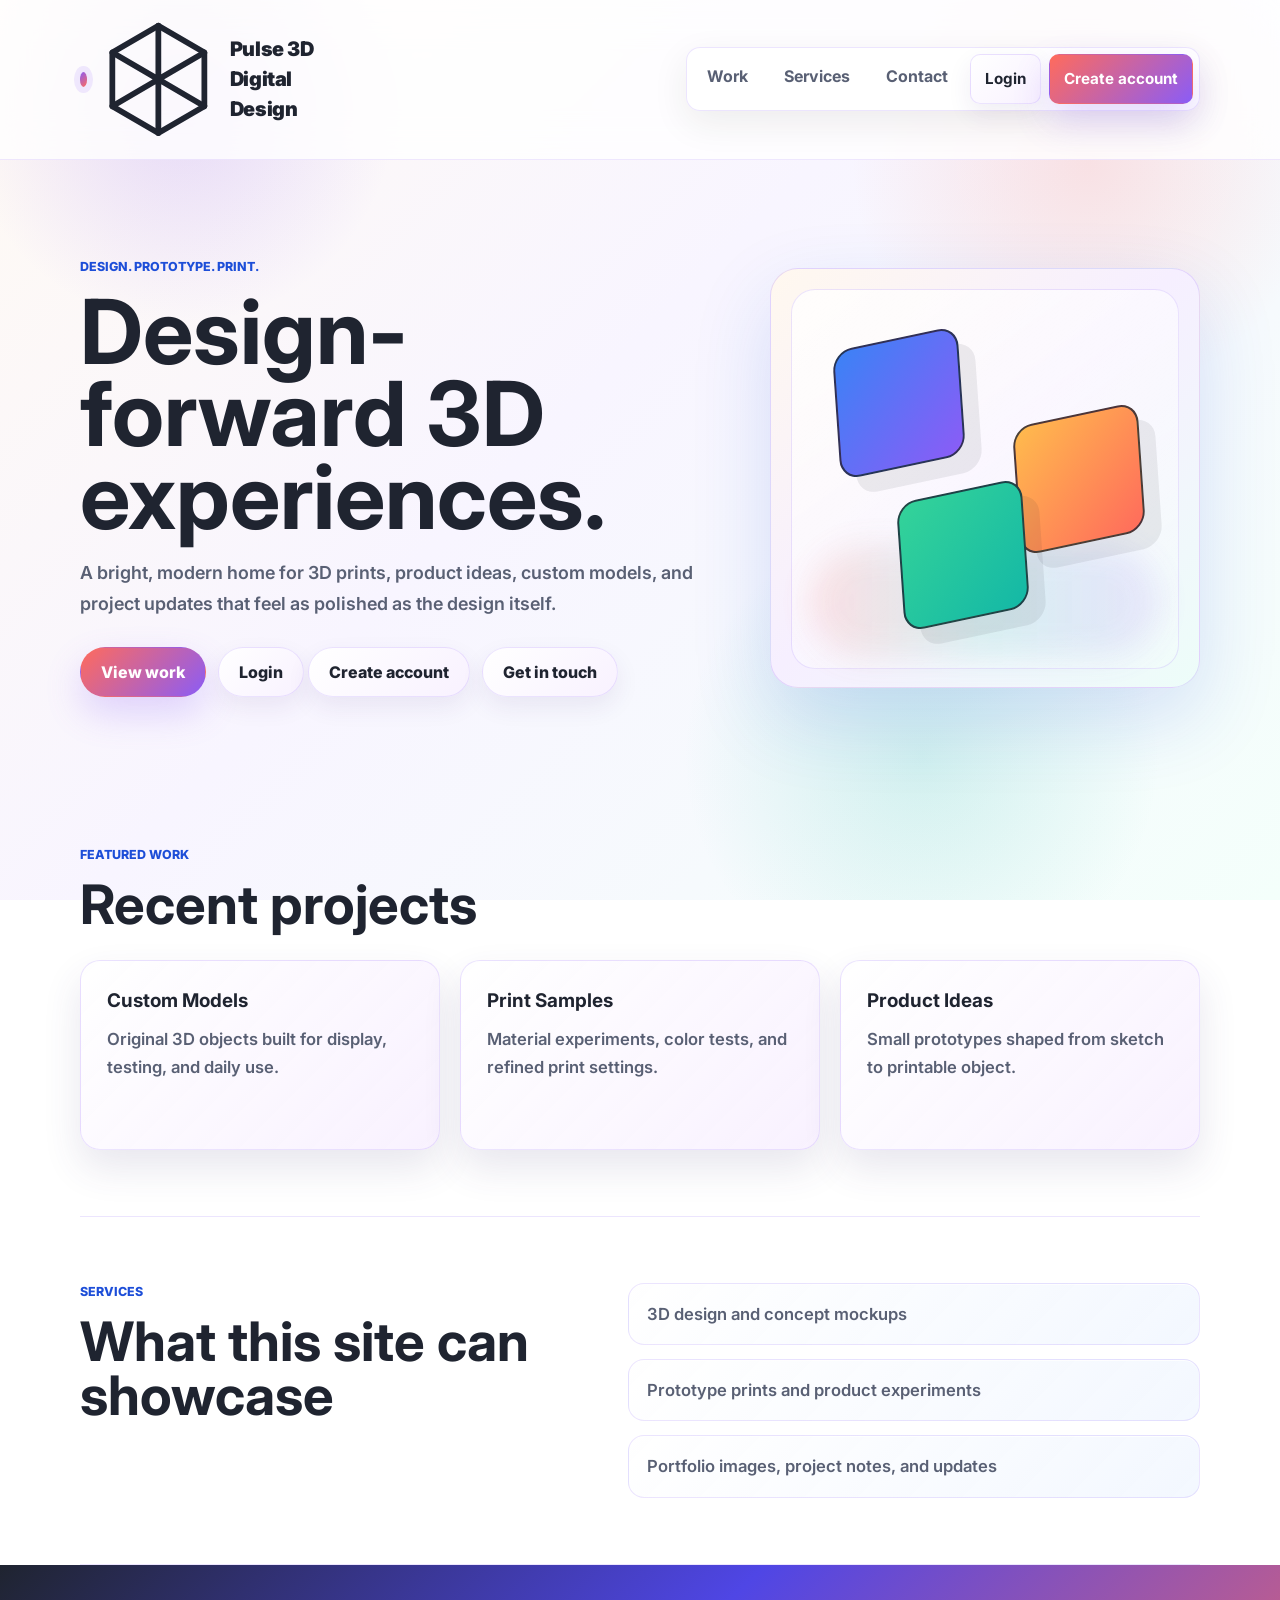
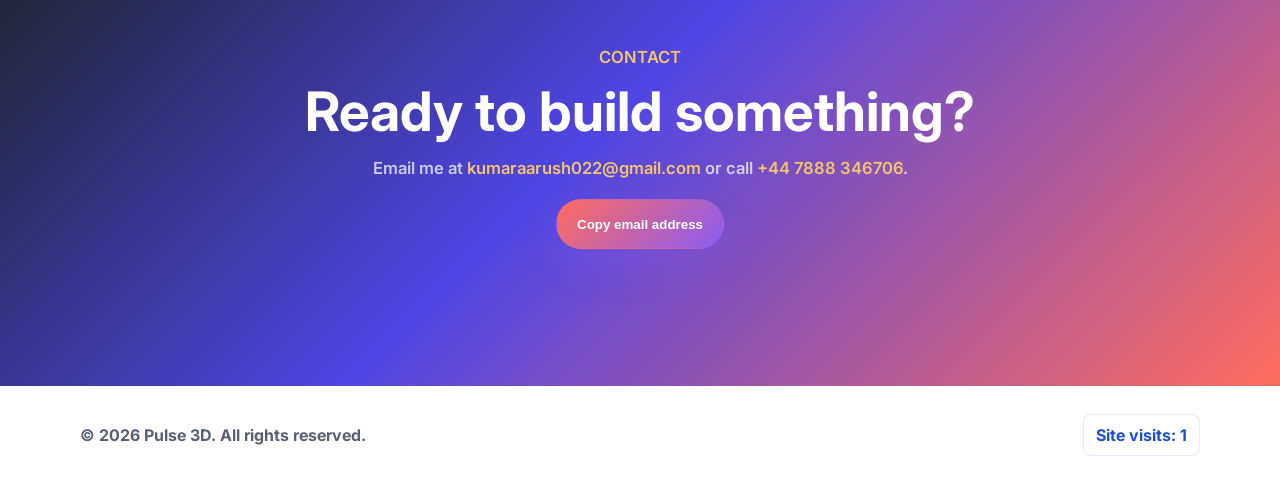
==== commit 69021ab7: "chan" ====
--- a/index.html
+++ b/index.html
@@ -20,13 +20,22 @@
 <body>
   <header class="site-header">
     <nav class="nav" aria-label="Main navigation">
-      <a class="brand" href="index.html">Pulse 3D</a>
+      <a class="brand" href="index.html">
+        <svg viewBox="0 0 64 64" aria-hidden="true" xmlns="http://www.w3.org/2000/svg">
+          <path d="M32 4L8 18v28l24 14 24-14V18L32 4z" fill="none" stroke="currentColor" stroke-width="3" stroke-linejoin="round"/>
+          <path d="M32 4v56M8 18l24 14 24-14M8 46l24-14 24 14M32 18v28" fill="none" stroke="currentColor" stroke-width="3" stroke-linecap="round"/>
+        </svg>
+        <span class="brand-text">
+          <span class="brand-company">Pulse 3D</span>
+          <span class="brand-tagline">Digital Design</span>
+        </span>
+      </a>
       <div class="nav-links">
         <a href="models.html">Work</a>
         <a href="#services">Services</a>
         <a href="#contact">Contact</a>
         <div id="auth-nav" class="auth-nav">
-          <a class="button secondary nav-action" href="login.html">Login</a>
+          <a class="button secondary nav-action" href="http://127.0.0.1:8000/login.html">Login</a>
           <a class="button primary nav-action" href="register.html">Create account</a>
         </div>
         <div id="profile-menu-wrapper" class="profile-menu-wrapper" hidden>
@@ -46,15 +55,15 @@
     <section id="home" class="hero">
       <div class="hero-content">
         <p class="eyebrow">Design. Prototype. Print.</p>
-        <h1>Creative 3D work made simple.</h1>
+        <h1>Design-forward 3D experiences.</h1>
         <p class="hero-text">
-          A clean home for 3D prints, product ideas, custom models, and project
-          updates.
+          A bright, modern home for 3D prints, product ideas, custom models, and project
+          updates that feel as polished as the design itself.
         </p>
         <div class="hero-actions">
           <a class="button primary" href="models.html">View work</a>
           <span id="hero-auth-actions">
-            <a class="button secondary" href="login.html">Login</a>
+            <a class="button secondary" href="http://127.0.0.1:8000/login.html">Login</a>
             <a class="button secondary" href="register.html">Create account</a>
           </span>
           <a class="button secondary" href="#contact">Get in touch</a>
--- a/style.css
+++ b/style.css
@@ -1,17 +1,19 @@
 :root {
-  --bg: #f4f1ec;
-  --surface: #ffffff;
-  --surface-soft: #faf8f4;
-  --ink: #151515;
-  --muted: #68645e;
-  --line: #ddd6cc;
-  --blue: #0f766e;
-  --blue-dark: #0b4f4a;
-  --coral: #d85f3f;
-  --mint: #82b39a;
-  --gold: #c59b4b;
-  --shadow: 0 24px 70px rgba(35, 31, 27, 0.12);
-  --shadow-soft: 0 14px 36px rgba(35, 31, 27, 0.08);
+  --bg: #fff8f2;
+  --surface: rgba(255, 255, 255, 0.92);
+  --surface-soft: rgba(255, 255, 255, 0.84);
+  --ink: #1f2430;
+  --muted: #596074;
+  --line: rgba(139, 92, 246, 0.16);
+  --blue: #3b82f6;
+  --blue-dark: #1d4ed8;
+  --coral: #ff6b5c;
+  --mint: #34d399;
+  --gold: #ffbb4d;
+  --accent: #8b5cf6;
+  --accent-2: #14b8a6;
+  --shadow: 0 30px 80px rgba(29, 78, 216, 0.16);
+  --shadow-soft: 0 18px 38px rgba(68, 59, 117, 0.12);
 }
 
 * {
@@ -26,11 +28,13 @@
   margin: 0;
   color: var(--ink);
   font-family: Inter, Arial, sans-serif;
+  line-height: 1.5;
   background:
-    linear-gradient(rgba(21, 21, 21, 0.035) 1px, transparent 1px),
-    linear-gradient(90deg, rgba(21, 21, 21, 0.035) 1px, transparent 1px),
-    var(--bg);
-  background-size: 46px 46px;
+    radial-gradient(circle at 14% 12%, rgba(139, 92, 246, 0.2), transparent 16%),
+    radial-gradient(circle at 85% 18%, rgba(255, 107, 92, 0.16), transparent 18%),
+    radial-gradient(circle at 72% 84%, rgba(20, 184, 166, 0.16), transparent 20%),
+    linear-gradient(135deg, #fffaf3 0%, #f8f5ff 45%, #f4fffb 100%);
+  background-attachment: fixed;
 }
 
 a {
@@ -42,9 +46,9 @@
   position: sticky;
   top: 0;
   z-index: 10;
-  border-bottom: 1px solid rgba(221, 214, 204, 0.8);
-  background: rgba(244, 241, 236, 0.84);
-  backdrop-filter: blur(18px);
+  border-bottom: 1px solid rgba(139, 92, 246, 0.14);
+  background: rgba(255, 255, 255, 0.8);
+  backdrop-filter: blur(20px);
 }
 
 .nav {
@@ -53,7 +57,7 @@
   justify-content: space-between;
   width: min(1120px, calc(100% - 32px));
   margin: 0 auto;
-  padding: 16px 0;
+  padding: 18px 0;
 }
 
 .brand {
@@ -61,46 +65,49 @@
   align-items: center;
   gap: 10px;
   color: var(--ink);
-  font-size: 1.2rem;
-  font-weight: 800;
+  font-size: 1.25rem;
+  font-weight: 900;
+  letter-spacing: -0.02em;
 }
 
 .brand::before {
-  width: 12px;
-  height: 12px;
-  border: 2px solid var(--blue);
+  width: 15px;
+  height: 15px;
   border-radius: 50%;
   content: "";
-  box-shadow: 8px 0 0 var(--coral);
+  background: linear-gradient(135deg, var(--accent), var(--coral));
+  box-shadow: 0 0 0 6px rgba(139, 92, 246, 0.12);
 }
 
 .nav-links {
   display: flex;
   gap: 8px;
-  padding: 4px;
-  border: 1px solid rgba(221, 214, 204, 0.75);
-  border-radius: 8px;
-  background: rgba(255, 255, 255, 0.62);
-  box-shadow: 0 8px 24px rgba(35, 31, 27, 0.06);
+  padding: 6px;
+  border: 1px solid rgba(139, 92, 246, 0.16);
+  border-radius: 14px;
+  background: rgba(255, 255, 255, 0.84);
+  box-shadow: 0 12px 36px rgba(35, 31, 27, 0.08);
 }
 
 .nav-links a,
 .nav-links button {
-  padding: 9px 12px;
-  border-radius: 6px;
+  padding: 10px 14px;
+  border-radius: 10px;
   color: var(--muted);
   font-weight: 700;
   transition:
     background 180ms ease,
     color 180ms ease,
-    transform 180ms ease;
+    transform 180ms ease,
+    box-shadow 180ms ease;
 }
 
 .nav-links a:hover,
 .nav-links button:hover {
-  background: var(--surface);
+  background: linear-gradient(135deg, rgba(139, 92, 246, 0.16), rgba(255, 107, 92, 0.14));
   color: var(--blue-dark);
-  transform: translateY(-1px);
+  transform: translateY(-2px);
+  box-shadow: 0 14px 36px rgba(35, 31, 27, 0.08);
 }
 
 .auth-nav {
@@ -133,10 +140,11 @@
   position: absolute;
   right: 0;
   top: calc(100% + 10px);
-  display: grid;
-  gap: 6px;
-  min-width: 230px;
-  padding: 10px;
+  display: flex;
+  flex-direction: column;
+  gap: 4px;
+  min-width: 220px;
+  padding: 8px;
   border: 1px solid var(--line);
   border-radius: 12px;
   background: rgba(255, 255, 255, 0.98);
@@ -146,14 +154,17 @@
 
 .profile-dropdown a,
 .profile-dropdown button {
-  padding: 10px 12px;
+  display: block;
+  width: 100%;
+  padding: 8px 10px;
   border: none;
   border-radius: 8px;
   background: transparent;
   color: var(--ink);
   text-align: left;
   cursor: pointer;
-  font-weight: 700;
+  font-weight: 600;
+  font-size: 0.88rem;
 }
 
 .profile-dropdown a:hover,
@@ -253,7 +264,7 @@
   min-height: 50px;
   padding: 0 20px;
   border: 1px solid transparent;
-  border-radius: 8px;
+  border-radius: 999px;
   font-weight: 800;
   cursor: pointer;
   transition:
@@ -263,15 +274,16 @@
 }
 
 .button.primary {
-  background: var(--ink);
+  background: linear-gradient(135deg, var(--coral), var(--accent));
   color: #ffffff;
-  box-shadow: 0 14px 30px rgba(21, 21, 21, 0.2);
+  box-shadow: 0 16px 36px rgba(139, 92, 246, 0.24);
 }
 
 .button.secondary {
-  border-color: var(--line);
-  background: var(--surface);
-  color: var(--ink);
+  border-color: rgba(139, 92, 246, 0.16);
+  background: linear-gradient(135deg, rgba(255, 255, 255, 0.95), rgba(248, 241, 255, 0.95));
+  color: var(--ink);
+  box-shadow: 0 10px 25px rgba(60, 40, 120, 0.08);
 }
 
 .button.text-button {
@@ -279,6 +291,16 @@
   padding: 0;
   background: transparent;
   color: var(--muted);
+}
+
+.button.primary:hover {
+  background: linear-gradient(135deg, var(--accent), var(--accent-2));
+  box-shadow: 0 20px 42px rgba(20, 184, 166, 0.24);
+}
+
+.button.secondary:hover {
+  background: linear-gradient(135deg, #ffffff, #fff8ea);
+  box-shadow: 0 16px 40px rgba(35, 31, 27, 0.08);
 }
 
 .text-button {
@@ -309,61 +331,66 @@
 .hero-visual {
   position: relative;
   min-height: 420px;
-  border: 1px solid rgba(221, 214, 204, 0.9);
-  border-radius: 8px;
+  border: 1px solid rgba(139, 92, 246, 0.2);
+  border-radius: 28px;
   overflow: hidden;
-  background:
-    linear-gradient(rgba(21, 21, 21, 0.05) 1px, transparent 1px),
-    linear-gradient(90deg, rgba(21, 21, 21, 0.05) 1px, transparent 1px),
-    linear-gradient(135deg, #fffdf9, #e7eee9);
-  background-size: 28px 28px, 28px 28px, auto;
+  background: linear-gradient(135deg, #fff8ef 0%, #f6efff 48%, #edfdf9 100%);
   box-shadow: var(--shadow);
 }
 
-.hero-visual::before,
+.hero-visual::before {
+  position: absolute;
+  top: 20px;
+  right: 20px;
+  left: 20px;
+  height: calc(100% - 40px);
+  border: 1px solid rgba(139, 92, 246, 0.16);
+  border-radius: 24px;
+  background: linear-gradient(145deg, rgba(255, 255, 255, 0.78), rgba(255, 255, 255, 0.2));
+  content: "";
+  z-index: 0;
+}
+
 .hero-visual::after {
   position: absolute;
-  right: 36px;
-  left: 36px;
-  height: 1px;
-  background: rgba(21, 21, 21, 0.16);
+  right: 40px;
+  bottom: 30px;
+  left: 40px;
+  height: 110px;
+  border-radius: 999px;
+  background: linear-gradient(90deg, rgba(255, 107, 92, 0.24), rgba(20, 184, 166, 0.2), rgba(139, 92, 246, 0.18));
+  filter: blur(16px);
   content: "";
-}
-
-.hero-visual::before {
-  top: 34px;
-}
-
-.hero-visual::after {
-  bottom: 34px;
+  opacity: 0.7;
 }
 
 .cube {
   position: absolute;
   width: 128px;
   aspect-ratio: 1;
-  border: 2px solid rgba(21, 21, 21, 0.86);
-  border-radius: 8px;
-  transform: rotate(18deg) skew(-8deg);
-  box-shadow: 16px 18px 0 rgba(21, 21, 21, 0.08);
+  border: 2px solid rgba(31, 36, 48, 0.8);
+  border-radius: 20px;
+  transform: rotate(-12deg) skew(-8deg);
+  box-shadow: 16px 18px 0 rgba(31, 36, 48, 0.08);
+  z-index: 1;
 }
 
 .cube-one {
-  top: 76px;
+  top: 70px;
   left: 64px;
-  background: var(--blue);
+  background: linear-gradient(135deg, var(--blue), var(--accent));
 }
 
 .cube-two {
-  right: 54px;
-  top: 150px;
-  background: var(--gold);
+  top: 146px;
+  right: 56px;
+  background: linear-gradient(135deg, var(--gold), var(--coral));
 }
 
 .cube-three {
-  left: 130px;
   bottom: 68px;
-  background: var(--coral);
+  left: 128px;
+  background: linear-gradient(135deg, var(--mint), var(--accent-2));
 }
 
 .section {
@@ -392,9 +419,9 @@
 .card {
   min-height: 190px;
   padding: 26px;
-  border: 1px solid var(--line);
-  border-radius: 8px;
-  background: rgba(255, 255, 255, 0.76);
+  border: 1px solid rgba(139, 92, 246, 0.16);
+  border-radius: 20px;
+  background: linear-gradient(135deg, rgba(255, 255, 255, 0.96), rgba(248, 240, 255, 0.9));
   box-shadow: var(--shadow-soft);
   transition:
     border-color 180ms ease,
@@ -404,9 +431,9 @@
 
 .card:hover,
 .listing-card:hover {
-  border-color: rgba(15, 118, 110, 0.42);
-  box-shadow: var(--shadow);
-  transform: translateY(-3px);
+  border-color: rgba(139, 92, 246, 0.34);
+  box-shadow: 0 24px 50px rgba(60, 40, 120, 0.14);
+  transform: translateY(-4px);
 }
 
 .split-section {
@@ -428,15 +455,16 @@
 
 .service-list li {
   padding: 16px 18px;
-  border: 1px solid rgba(221, 214, 204, 0.9);
-  border-radius: 8px;
-  background: var(--surface);
+  border: 1px solid rgba(139, 92, 246, 0.16);
+  border-radius: 16px;
+  background: linear-gradient(135deg, rgba(255, 255, 255, 0.95), rgba(242, 247, 255, 0.9));
+  box-shadow: inset 0 1px 0 rgba(255, 255, 255, 0.8);
 }
 
 .contact-section {
   width: 100%;
   padding: 78px max(16px, calc((100vw - 1120px) / 2));
-  background: var(--ink);
+  background: linear-gradient(135deg, #1f2430 0%, #4f46e5 45%, #ff6b5c 100%);
   color: #ffffff;
   text-align: center;
 }
@@ -572,9 +600,9 @@
   max-width: 560px;
   margin: 0 auto;
   padding: 28px;
-  border: 1px solid var(--line);
-  border-radius: 8px;
-  background: rgba(255, 255, 255, 0.78);
+  border: 1px solid rgba(139, 92, 246, 0.16);
+  border-radius: 24px;
+  background: linear-gradient(135deg, rgba(255, 255, 255, 0.96), rgba(243, 239, 255, 0.92));
   box-shadow: var(--shadow);
 }
 
@@ -611,11 +639,9 @@
   gap: 34px;
   align-items: start;
   padding: 30px;
-  border: 1px solid var(--line);
-  border-radius: 8px;
-  background:
-    linear-gradient(135deg, rgba(255, 255, 255, 0.92), rgba(250, 248, 244, 0.88)),
-    var(--surface);
+  border: 1px solid rgba(139, 92, 246, 0.16);
+  border-radius: 24px;
+  background: linear-gradient(135deg, rgba(255, 255, 255, 0.98), rgba(249, 243, 255, 0.94));
   box-shadow: var(--shadow);
 }
 
@@ -686,9 +712,9 @@
   gap: 4px;
   min-height: 160px;
   padding: 24px;
-  border: 1px solid var(--line);
-  border-radius: 8px;
-  background: rgba(255, 255, 255, 0.78);
+  border: 1px solid rgba(139, 92, 246, 0.16);
+  border-radius: 20px;
+  background: linear-gradient(135deg, rgba(255, 255, 255, 0.96), rgba(245, 239, 255, 0.9));
   box-shadow: var(--shadow-soft);
   transition:
     border-color 180ms ease,
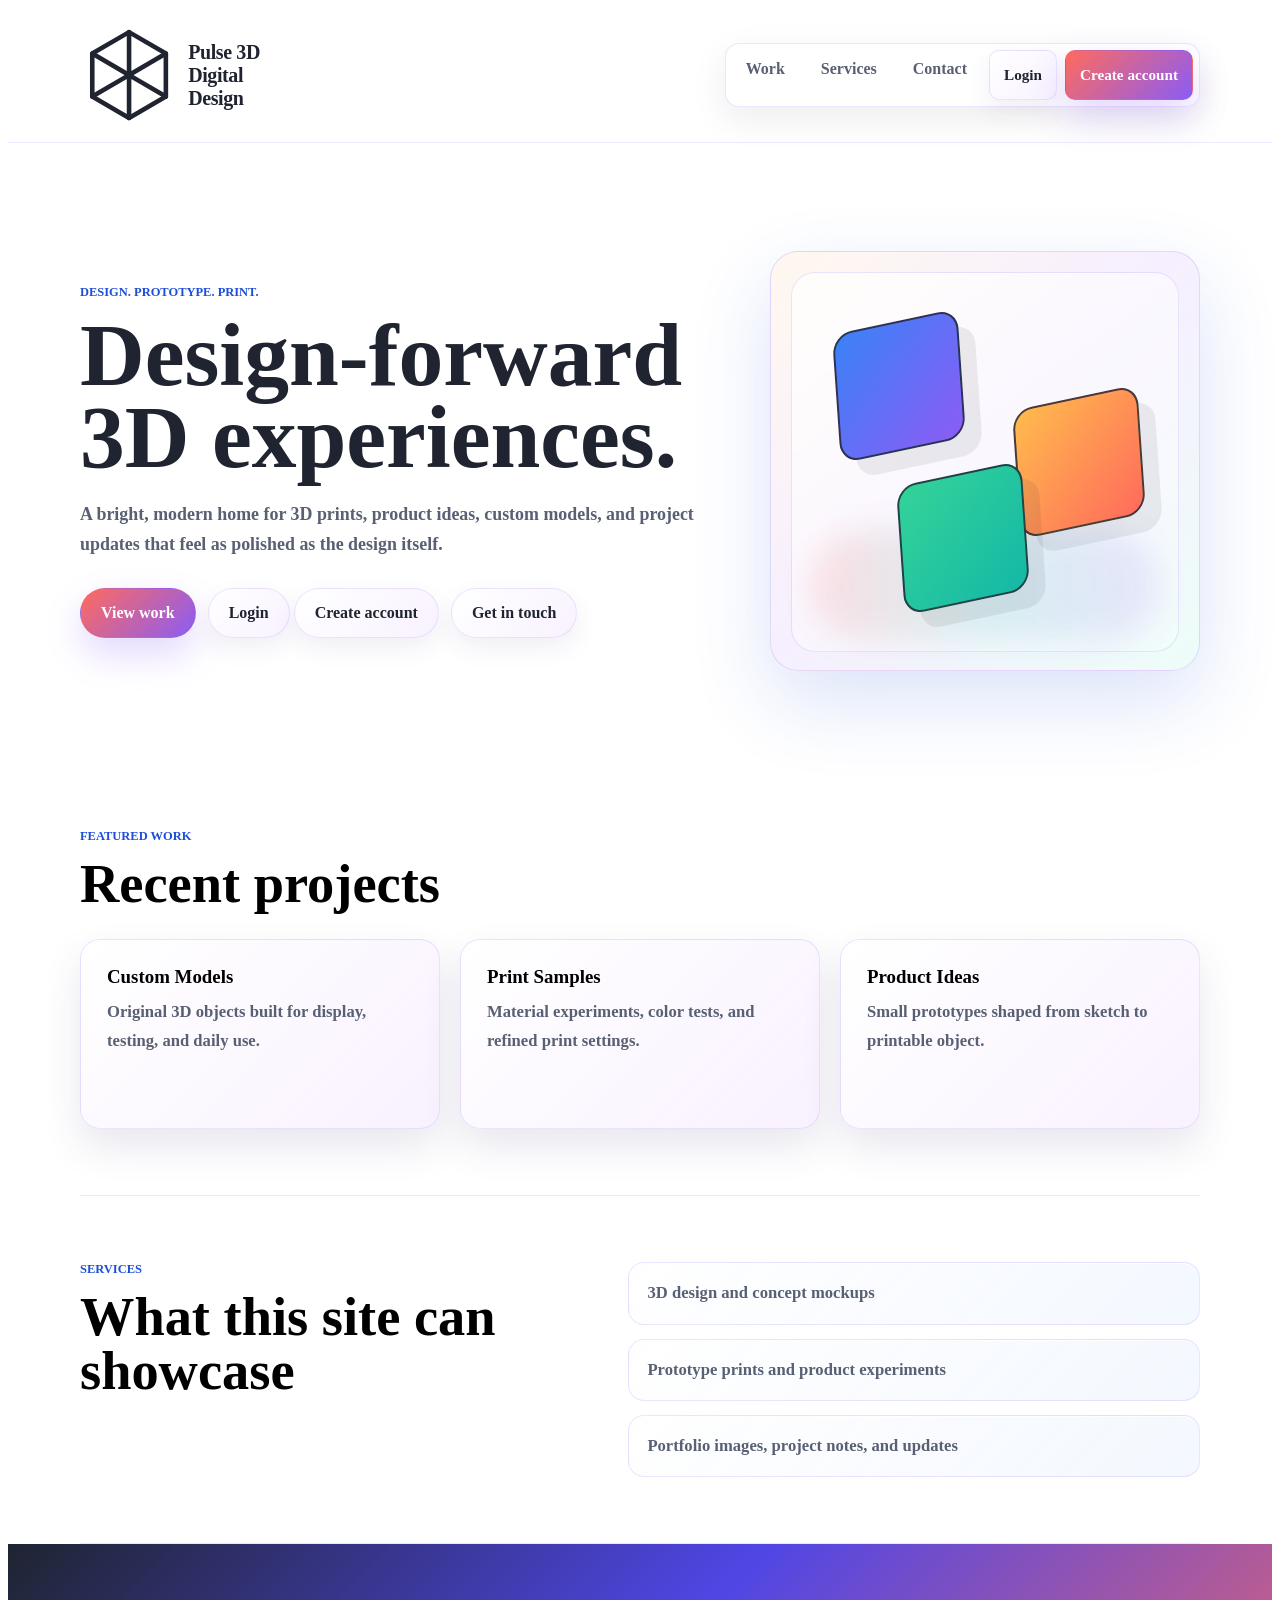
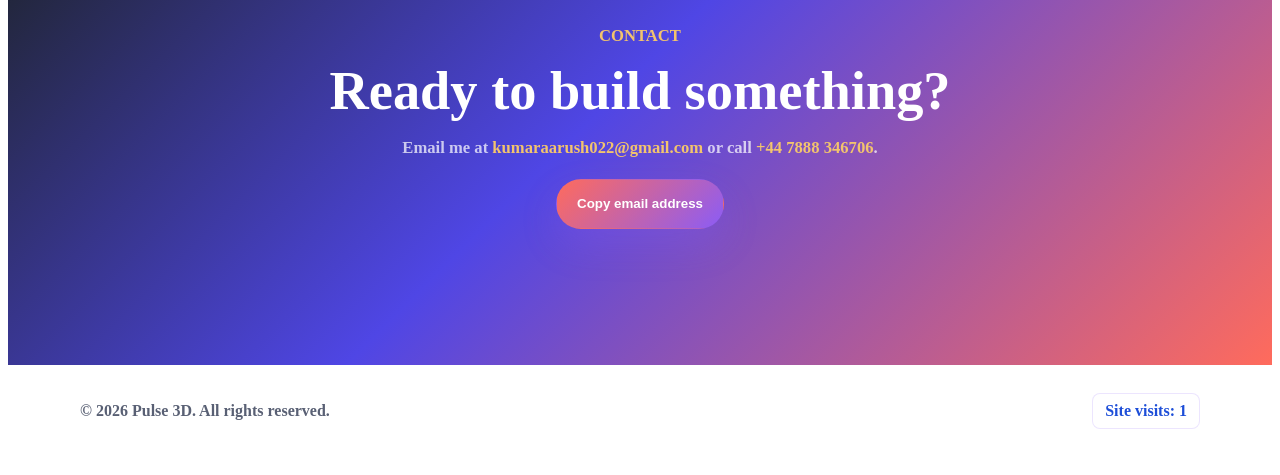
==== commit 86208cb1: "r" ====
--- a/index.html
+++ b/index.html
@@ -35,7 +35,7 @@
         <a href="#services">Services</a>
         <a href="#contact">Contact</a>
         <div id="auth-nav" class="auth-nav">
-          <a class="button secondary nav-action" href="http://127.0.0.1:8000/login.html">Login</a>
+          <a class="button secondary nav-action" href="login.html">Login</a>
           <a class="button primary nav-action" href="register.html">Create account</a>
         </div>
         <div id="profile-menu-wrapper" class="profile-menu-wrapper" hidden>
@@ -63,7 +63,7 @@
         <div class="hero-actions">
           <a class="button primary" href="models.html">View work</a>
           <span id="hero-auth-actions">
-            <a class="button secondary" href="http://127.0.0.1:8000/login.html">Login</a>
+            <a class="button secondary" href="login.html">Login</a>
             <a class="button secondary" href="register.html">Create account</a>
           </span>
           <a class="button secondary" href="#contact">Get in touch</a>
--- a/style.css
+++ b/style.css
@@ -25,15 +25,7 @@
 }
 
 body {
-  margin: 0;
-  color: var(--ink);
-  font-family: Inter, Arial, sans-serif;
-  line-height: 1.5;
-  background:
-    radial-gradient(circle at 14% 12%, rgba(139, 92, 246, 0.2), transparent 16%),
-    radial-gradient(circle at 85% 18%, rgba(255, 107, 92, 0.16), transparent 18%),
-    radial-gradient(circle at 72% 84%, rgba(20, 184, 166, 0.16), transparent 20%),
-    linear-gradient(135deg, #fffaf3 0%, #f8f5ff 45%, #f4fffb 100%);
+
   background-attachment: fixed;
 }
 
@@ -70,14 +62,7 @@
   letter-spacing: -0.02em;
 }
 
-.brand::before {
-  width: 15px;
-  height: 15px;
-  border-radius: 50%;
-  content: "";
-  background: linear-gradient(135deg, var(--accent), var(--coral));
-  box-shadow: 0 0 0 6px rgba(139, 92, 246, 0.12);
-}
+
 
 .nav-links {
   display: flex;
